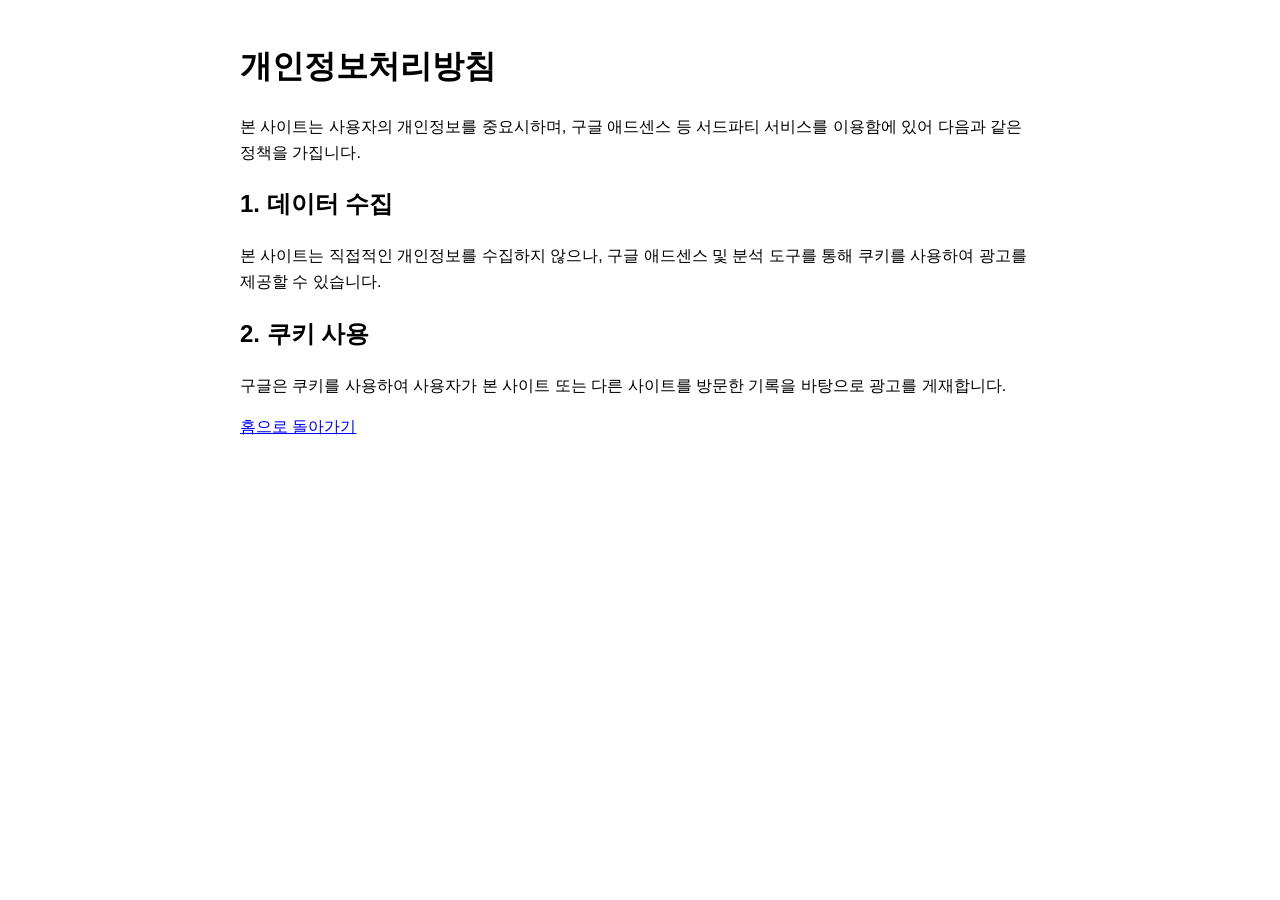
==== privacy.html @ 68c79a13 "Optimize site for AdSense approval: add content, FAQ, tips, and legal pages" ====
<!DOCTYPE html>
<html lang="ko">
<head>
    <meta charset="UTF-8">
    <meta name="viewport" content="width=device-width, initial-scale=1.0">
    <title>개인정보처리방침 - 로또 행운기</title>
    <style>body{font-family:sans-serif;line-height:1.6;padding:20px;max-width:800px;margin:auto;}</style>
</head>
<body>
    <h1>개인정보처리방침</h1>
    <p>본 사이트는 사용자의 개인정보를 중요시하며, 구글 애드센스 등 서드파티 서비스를 이용함에 있어 다음과 같은 정책을 가집니다.</p>
    <h2>1. 데이터 수집</h2>
    <p>본 사이트는 직접적인 개인정보를 수집하지 않으나, 구글 애드센스 및 분석 도구를 통해 쿠키를 사용하여 광고를 제공할 수 있습니다.</p>
    <h2>2. 쿠키 사용</h2>
    <p>구글은 쿠키를 사용하여 사용자가 본 사이트 또는 다른 사이트를 방문한 기록을 바탕으로 광고를 게재합니다.</p>
    <a href="index.html">홈으로 돌아가기</a>
</body>
</html>
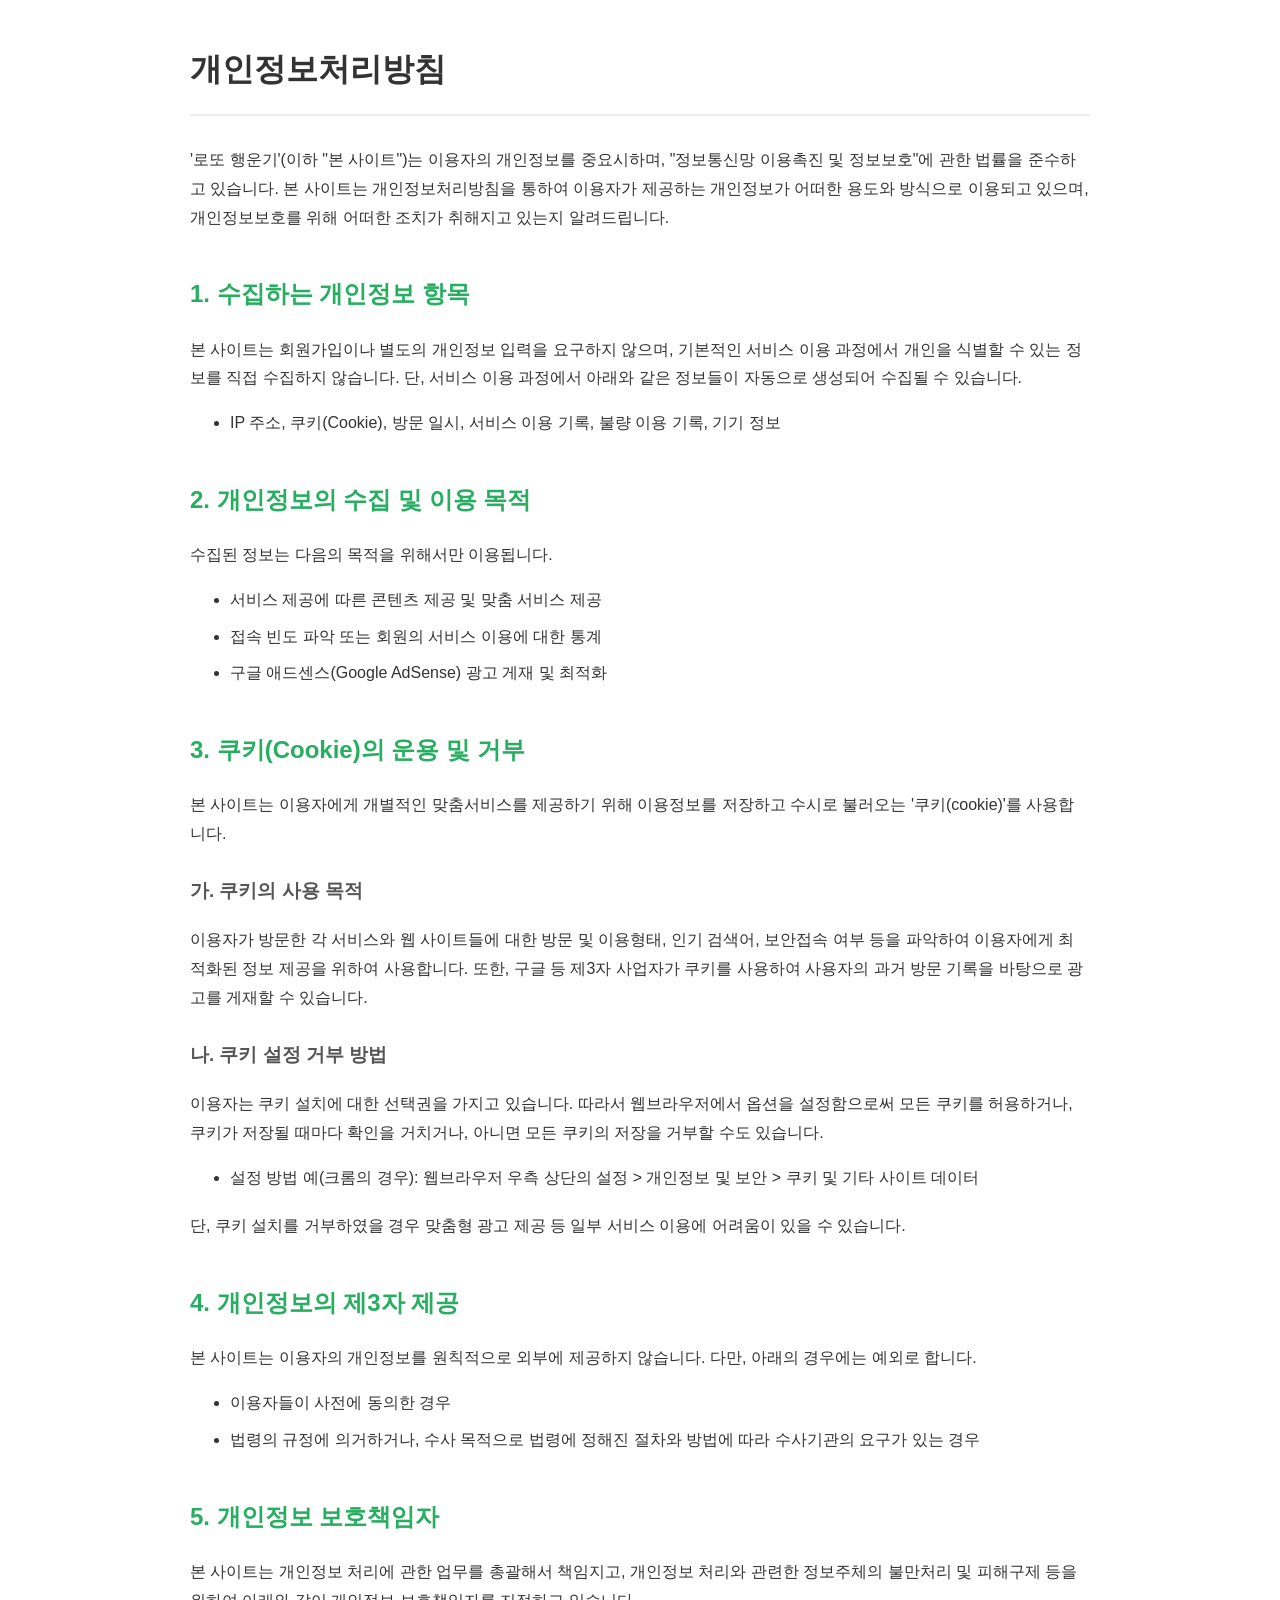
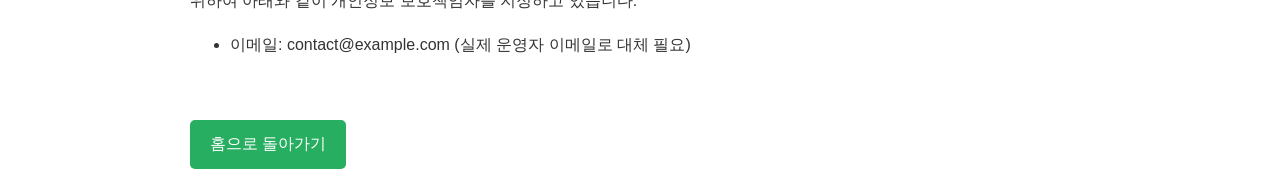
==== commit 933d2958: "Enhance content for AdSense approval: add detailed guides, privacy policy, and terms" ====
--- a/privacy.html
+++ b/privacy.html
@@ -1,18 +1,78 @@
 <!DOCTYPE html>
 <html lang="ko">
 <head>
+  <!-- Google tag (gtag.js) -->
+  <script async src="https://www.googletagmanager.com/gtag/js?id=G-YSND54S55S"></script>
+  <script>
+    window.dataLayer = window.dataLayer || [];
+    function gtag(){dataLayer.push(arguments);}
+    gtag('js', new Date());
+
+    gtag('config', 'G-YSND54S55S');
+  </script>
+  <script type="text/javascript">
+    (function(c,l,a,r,i,t,y){
+        c[a]=c[a]||function(){(c[a].q=c[a].q||[]).push(arguments)};
+        t=l.createElement(r);t.async=1;t.src="https://www.clarity.ms/tag/"+i;
+        y=l.getElementsByTagName(r)[0];y.parentNode.insertBefore(t,y);
+    })(window, document, "clarity", "script", "vy5hdr6rb1");
+  </script>
     <meta charset="UTF-8">
     <meta name="viewport" content="width=device-width, initial-scale=1.0">
     <title>개인정보처리방침 - 로또 행운기</title>
-    <style>body{font-family:sans-serif;line-height:1.6;padding:20px;max-width:800px;margin:auto;}</style>
+    <style>
+        body { font-family: 'Noto Sans KR', sans-serif; line-height: 1.8; padding: 20px; max-width: 900px; margin: auto; color: #333; }
+        h1 { border-bottom: 2px solid #eee; padding-bottom: 15px; margin-bottom: 30px; }
+        h2 { margin-top: 40px; color: #27ae60; }
+        h3 { margin-top: 25px; color: #555; }
+        p { margin-bottom: 15px; }
+        ul { margin-bottom: 20px; }
+        li { margin-bottom: 8px; }
+        .back-link { display: inline-block; margin-top: 40px; padding: 10px 20px; background: #27ae60; color: white; text-decoration: none; border-radius: 5px; }
+    </style>
 </head>
 <body>
     <h1>개인정보처리방침</h1>
-    <p>본 사이트는 사용자의 개인정보를 중요시하며, 구글 애드센스 등 서드파티 서비스를 이용함에 있어 다음과 같은 정책을 가집니다.</p>
-    <h2>1. 데이터 수집</h2>
-    <p>본 사이트는 직접적인 개인정보를 수집하지 않으나, 구글 애드센스 및 분석 도구를 통해 쿠키를 사용하여 광고를 제공할 수 있습니다.</p>
-    <h2>2. 쿠키 사용</h2>
-    <p>구글은 쿠키를 사용하여 사용자가 본 사이트 또는 다른 사이트를 방문한 기록을 바탕으로 광고를 게재합니다.</p>
-    <a href="index.html">홈으로 돌아가기</a>
+    <p>'로또 행운기'(이하 "본 사이트")는 이용자의 개인정보를 중요시하며, "정보통신망 이용촉진 및 정보보호"에 관한 법률을 준수하고 있습니다. 본 사이트는 개인정보처리방침을 통하여 이용자가 제공하는 개인정보가 어떠한 용도와 방식으로 이용되고 있으며, 개인정보보호를 위해 어떠한 조치가 취해지고 있는지 알려드립니다.</p>
+
+    <h2>1. 수집하는 개인정보 항목</h2>
+    <p>본 사이트는 회원가입이나 별도의 개인정보 입력을 요구하지 않으며, 기본적인 서비스 이용 과정에서 개인을 식별할 수 있는 정보를 직접 수집하지 않습니다. 단, 서비스 이용 과정에서 아래와 같은 정보들이 자동으로 생성되어 수집될 수 있습니다.</p>
+    <ul>
+        <li>IP 주소, 쿠키(Cookie), 방문 일시, 서비스 이용 기록, 불량 이용 기록, 기기 정보</li>
+    </ul>
+
+    <h2>2. 개인정보의 수집 및 이용 목적</h2>
+    <p>수집된 정보는 다음의 목적을 위해서만 이용됩니다.</p>
+    <ul>
+        <li>서비스 제공에 따른 콘텐츠 제공 및 맞춤 서비스 제공</li>
+        <li>접속 빈도 파악 또는 회원의 서비스 이용에 대한 통계</li>
+        <li>구글 애드센스(Google AdSense) 광고 게재 및 최적화</li>
+    </ul>
+
+    <h2>3. 쿠키(Cookie)의 운용 및 거부</h2>
+    <p>본 사이트는 이용자에게 개별적인 맞춤서비스를 제공하기 위해 이용정보를 저장하고 수시로 불러오는 '쿠키(cookie)'를 사용합니다.</p>
+    <h3>가. 쿠키의 사용 목적</h3>
+    <p>이용자가 방문한 각 서비스와 웹 사이트들에 대한 방문 및 이용형태, 인기 검색어, 보안접속 여부 등을 파악하여 이용자에게 최적화된 정보 제공을 위하여 사용합니다. 또한, 구글 등 제3자 사업자가 쿠키를 사용하여 사용자의 과거 방문 기록을 바탕으로 광고를 게재할 수 있습니다.</p>
+    <h3>나. 쿠키 설정 거부 방법</h3>
+    <p>이용자는 쿠키 설치에 대한 선택권을 가지고 있습니다. 따라서 웹브라우저에서 옵션을 설정함으로써 모든 쿠키를 허용하거나, 쿠키가 저장될 때마다 확인을 거치거나, 아니면 모든 쿠키의 저장을 거부할 수도 있습니다.</p>
+    <ul>
+        <li>설정 방법 예(크롬의 경우): 웹브라우저 우측 상단의 설정 > 개인정보 및 보안 > 쿠키 및 기타 사이트 데이터</li>
+    </ul>
+    <p>단, 쿠키 설치를 거부하였을 경우 맞춤형 광고 제공 등 일부 서비스 이용에 어려움이 있을 수 있습니다.</p>
+
+    <h2>4. 개인정보의 제3자 제공</h2>
+    <p>본 사이트는 이용자의 개인정보를 원칙적으로 외부에 제공하지 않습니다. 다만, 아래의 경우에는 예외로 합니다.</p>
+    <ul>
+        <li>이용자들이 사전에 동의한 경우</li>
+        <li>법령의 규정에 의거하거나, 수사 목적으로 법령에 정해진 절차와 방법에 따라 수사기관의 요구가 있는 경우</li>
+    </ul>
+
+    <h2>5. 개인정보 보호책임자</h2>
+    <p>본 사이트는 개인정보 처리에 관한 업무를 총괄해서 책임지고, 개인정보 처리와 관련한 정보주체의 불만처리 및 피해구제 등을 위하여 아래와 같이 개인정보 보호책임자를 지정하고 있습니다.</p>
+    <ul>
+        <li>이메일: contact@example.com (실제 운영자 이메일로 대체 필요)</li>
+    </ul>
+
+    <a href="index.html" class="back-link">홈으로 돌아가기</a>
 </body>
 </html>
